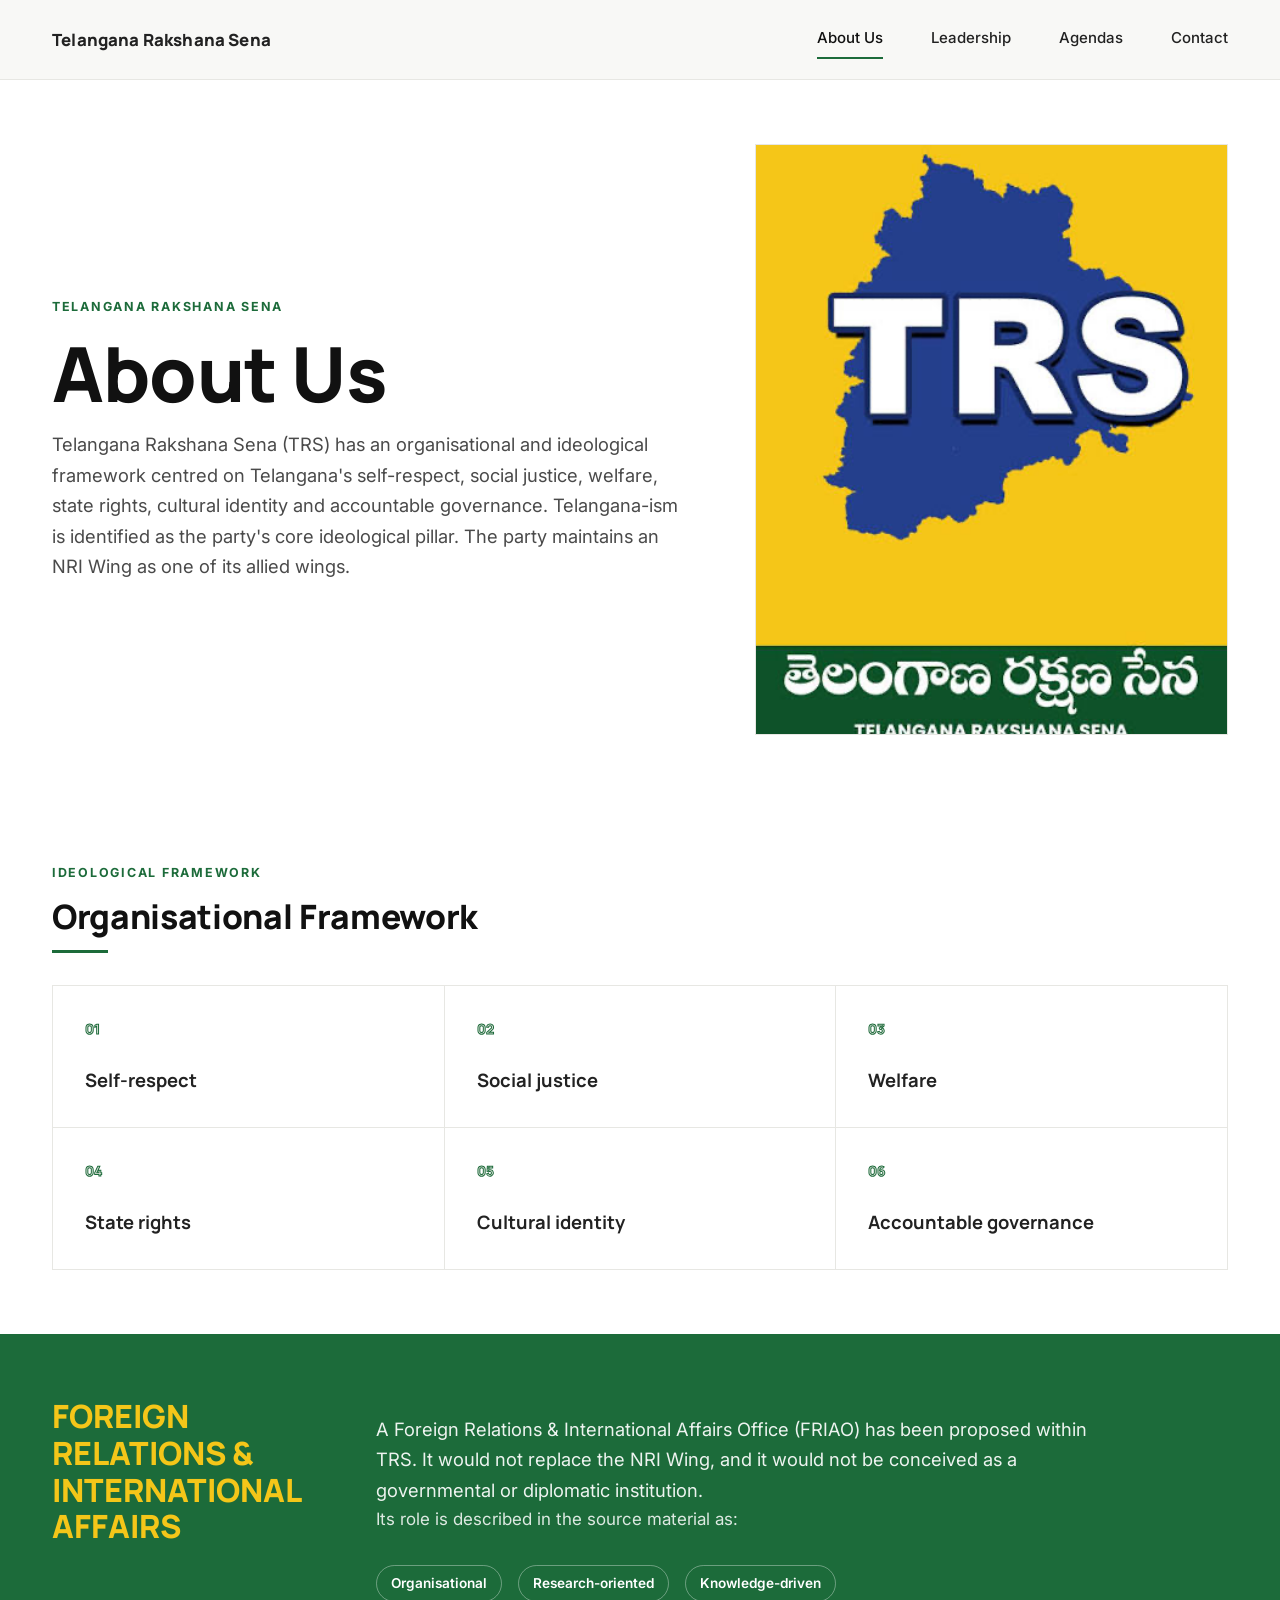
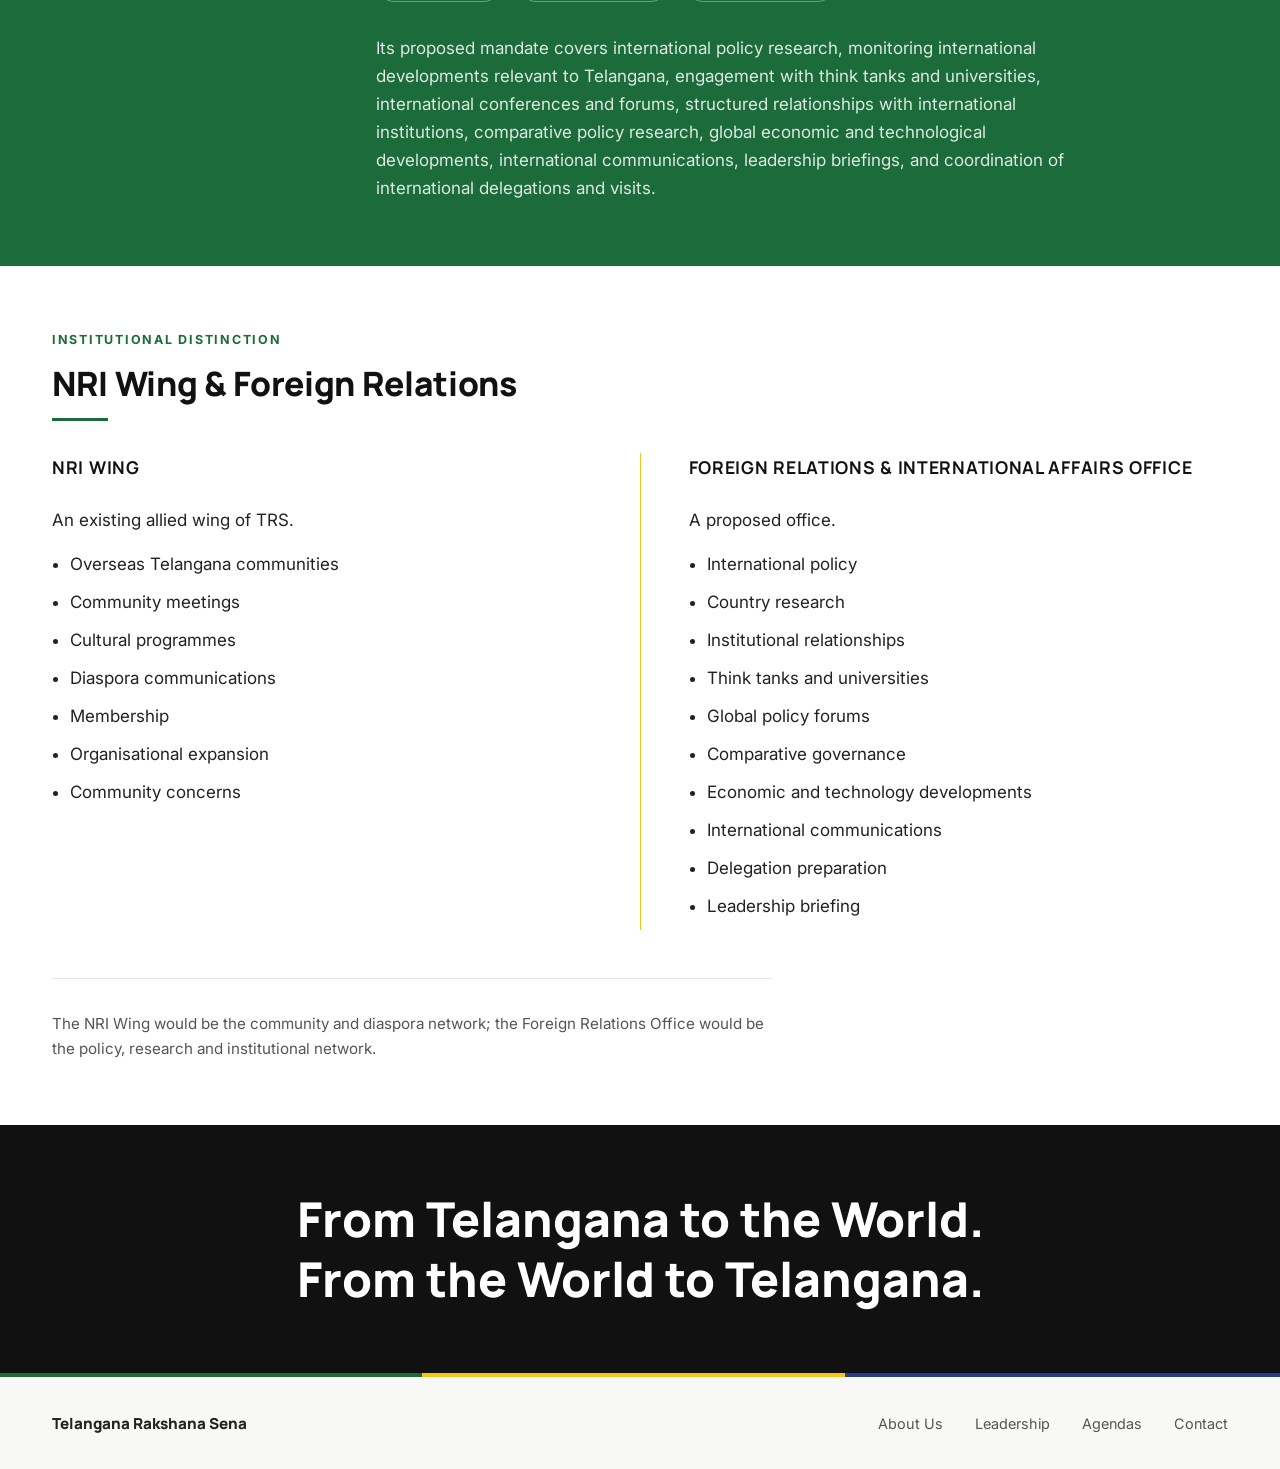
==== index.html @ 8eaf6def "initial commit" ====
<!DOCTYPE html>
<html lang="en">
<head>
<meta charset="UTF-8">
<meta name="viewport" content="width=device-width, initial-scale=1">
<title>About Us — Telangana Rakshana Sena</title>
<link rel="preconnect" href="https://fonts.googleapis.com">
<link rel="preconnect" href="https://fonts.gstatic.com" crossorigin>
<link href="https://fonts.googleapis.com/css2?family=Inter:wght@400;500;600;700&family=Manrope:wght@700;800&display=swap" rel="stylesheet">
<link rel="stylesheet" href="css/styles.css">
</head>
<body>
<header class="site-header">
  <div class="header-inner">
    <div class="site-title"><a href="index.html">Telangana Rakshana Sena</a></div>
    <button class="menu-toggle" aria-label="Toggle navigation" aria-expanded="false"><span></span><span></span><span></span></button>
    <nav class="primary-nav" aria-label="Primary">
      <ul class="nav-list">
        <li><a href="index.html" aria-current="page">About Us</a></li>
        <li class="has-dropdown">
          <a href="leadership.html">Leadership</a>
          <ul class="dropdown">
            <li><a href="leadership.html#surabhi">Surabhi</a></li>
            <li><a href="leadership.html#vijay">Vijay Gariney</a></li>
          </ul>
        </li>
        <li class="has-dropdown">
          <a href="agendas.html">Agendas</a>
          <ul class="dropdown">
            <li><a href="agendas.html#agenda-01">Agenda 01</a></li>
            <li><a href="agendas.html#agenda-02">Agenda 02</a></li>
            <li><a href="agendas.html#agenda-03">Agenda 03</a></li>
          </ul>
        </li>
        <li><a href="contact.html">Contact</a></li>
      </ul>
    </nav>
  </div>
</header>

<main>

  <!-- HERO -->
  <section class="py bg-white">
    <div class="wrap hero-grid">
      <div>
        <p class="eyebrow">Telangana Rakshana Sena</p>
        <h1 class="display display-hero">About Us</h1>
        <p class="lede">Telangana Rakshana Sena (TRS) has an organisational and ideological framework centred on Telangana's self-respect, social justice, welfare, state rights, cultural identity and accountable governance. Telangana-ism is identified as the party's core ideological pillar. The party maintains an NRI Wing as one of its allied wings.</p>
      </div>
      <div class="identity-panel">
        <img src="images/logo.png" alt="Telangana Rakshana Sena (TRS) logo" style="width:100%; height:100%; object-fit:cover;">
      </div>
    </div>
  </section>

  <!-- ORGANISATIONAL FRAMEWORK -->
  <section class="py bg-white">
    <div class="wrap">
      <p class="eyebrow">Ideological Framework</p>
      <h2 class="display display-section">Organisational Framework</h2>
      <hr class="rule">
      <div class="framework-grid">
        <div class="framework-item"><span class="num">01</span><span class="term">Self-respect</span></div>
        <div class="framework-item"><span class="num">02</span><span class="term">Social justice</span></div>
        <div class="framework-item"><span class="num">03</span><span class="term">Welfare</span></div>
        <div class="framework-item"><span class="num">04</span><span class="term">State rights</span></div>
        <div class="framework-item"><span class="num">05</span><span class="term">Cultural identity</span></div>
        <div class="framework-item"><span class="num">06</span><span class="term">Accountable governance</span></div>
      </div>
    </div>
  </section>

  <!-- FOREIGN RELATIONS -->
  <section class="py bg-green">
    <div class="wrap split-grid">
      <div class="vertical-label">Foreign<br>Relations &amp;<br>International<br>Affairs</div>
      <div>
        <p class="lede" style="color:rgba(255,255,255,0.92);">A Foreign Relations &amp; International Affairs Office (FRIAO) has been proposed within TRS. It would not replace the NRI Wing, and it would not be conceived as a governmental or diplomatic institution.</p>
        <p style="color:rgba(255,255,255,0.85);">Its role is described in the source material as:</p>
        <div class="tag-row">
          <span class="tag">Organisational</span>
          <span class="tag">Research-oriented</span>
          <span class="tag">Knowledge-driven</span>
        </div>
        <p style="color:rgba(255,255,255,0.85); margin-top: var(--sp-4);">Its proposed mandate covers international policy research, monitoring international developments relevant to Telangana, engagement with think tanks and universities, international conferences and forums, structured relationships with international institutions, comparative policy research, global economic and technological developments, international communications, leadership briefings, and coordination of international delegations and visits.</p>
      </div>
    </div>
  </section>

  <!-- NRI WING VS FRIAO -->
  <section class="py bg-white">
    <div class="wrap">
      <p class="eyebrow">Institutional Distinction</p>
      <h2 class="display display-section">NRI Wing &amp; Foreign Relations</h2>
      <hr class="rule">
      <div class="compare-grid">
        <div class="compare-col">
          <h3>NRI Wing</h3>
          <p>An existing allied wing of TRS.</p>
          <ul>
            <li>Overseas Telangana communities</li>
            <li>Community meetings</li>
            <li>Cultural programmes</li>
            <li>Diaspora communications</li>
            <li>Membership</li>
            <li>Organisational expansion</li>
            <li>Community concerns</li>
          </ul>
        </div>
        <div class="divider" aria-hidden="true"></div>
        <div class="compare-col">
          <h3>Foreign Relations &amp; International Affairs Office</h3>
          <p>A proposed office.</p>
          <ul>
            <li>International policy</li>
            <li>Country research</li>
            <li>Institutional relationships</li>
            <li>Think tanks and universities</li>
            <li>Global policy forums</li>
            <li>Comparative governance</li>
            <li>Economic and technology developments</li>
            <li>International communications</li>
            <li>Delegation preparation</li>
            <li>Leadership briefing</li>
          </ul>
        </div>
      </div>
      <p class="compare-caption">The NRI Wing would be the community and diaspora network; the Foreign Relations Office would be the policy, research and institutional network.</p>
    </div>
  </section>

  <!-- CLOSING -->
  <section class="py bg-ink">
    <div class="wrap">
      <p class="statement">From Telangana to the World.<br>From the World to Telangana.</p>
    </div>
  </section>

</main>

<div class="footer-line"></div>
<footer class="site-footer">
  <div class="wrap" style="display:flex; align-items:center; justify-content:space-between; flex-wrap:wrap; gap:16px;">
    <span class="footer-title">Telangana Rakshana Sena</span>
    <ul class="footer-links">
      <li><a href="index.html">About Us</a></li>
      <li><a href="leadership.html">Leadership</a></li>
      <li><a href="agendas.html">Agendas</a></li>
      <li><a href="contact.html">Contact</a></li>
    </ul>
  </div>
</footer>

<script src="js/main.js"></script>
</body>
</html>
---- css/styles.css ----
/* Telangana Rakshana Sena — editorial institutional design system */

:root {
  --yellow: #F4C619;
  --green: #1C6B3A;
  --green-pale: #EAF3EC;
  --blue: #243D8D;
  --ink: #111111;
  --charcoal: #222222;
  --offwhite: #F8F8F6;
  --gray-light: #E7E7E3;
  --yellow-pale: #FBF1CE;
  --white: #FFFFFF;

  --sp-1: 8px;
  --sp-2: 16px;
  --sp-3: 24px;
  --sp-4: 32px;
  --sp-5: 48px;
  --sp-6: 64px;
  --sp-7: 96px;

  --max-width: 1240px;
  --content-max: 720px;
}

* { box-sizing: border-box; }
html { scroll-behavior: smooth; }

body {
  margin: 0;
  background: var(--offwhite);
  color: var(--charcoal);
  font-family: "Inter", -apple-system, "Segoe UI", Roboto, Helvetica, Arial, sans-serif;
  line-height: 1.65;
  font-size: 17px;
  -webkit-font-smoothing: antialiased;
}

h1, h2, h3, .display {
  font-family: "Manrope", "Inter", sans-serif;
  color: var(--ink);
}

a { color: inherit; text-decoration: none; }
img { max-width: 100%; display: block; }

.wrap {
  max-width: var(--max-width);
  margin: 0 auto;
  padding: 0 var(--sp-4);
}

@media (max-width: 640px) {
  .wrap { padding: 0 var(--sp-3); }
}

.eyebrow {
  font-family: "Inter", sans-serif;
  font-weight: 700;
  font-size: 0.78rem;
  letter-spacing: 0.14em;
  text-transform: uppercase;
  color: var(--green);
  margin: 0 0 var(--sp-2);
}

.rule {
  border: none;
  border-top: 3px solid var(--green);
  width: 56px;
  margin: var(--sp-2) 0 var(--sp-4);
}

.rule-thin {
  border: none;
  border-top: 1px solid var(--gray-light);
}

/* ===================== HEADER / NAV ===================== */

header.site-header {
  position: sticky;
  top: 0;
  z-index: 50;
  background: var(--offwhite);
  border-bottom: 1px solid var(--gray-light);
}

.header-inner {
  max-width: var(--max-width);
  margin: 0 auto;
  padding: 20px 32px;
  display: flex;
  align-items: center;
  justify-content: space-between;
}

.site-title {
  font-family: "Manrope", sans-serif;
  font-weight: 800;
  font-size: 1.05rem;
  letter-spacing: 0.01em;
}

.menu-toggle {
  display: none;
  background: none;
  border: 1px solid var(--gray-light);
  border-radius: 3px;
  width: 42px;
  height: 42px;
  cursor: pointer;
  padding: 0;
}
.menu-toggle span {
  display: block;
  width: 20px;
  height: 2px;
  background: var(--ink);
  margin: 5px auto;
}

nav.primary-nav > ul.nav-list {
  list-style: none;
  display: flex;
  gap: var(--sp-5);
  margin: 0;
  padding: 0;
}

.nav-list > li { position: relative; }

.nav-list > li > a {
  font-size: 0.94rem;
  font-weight: 500;
  color: var(--charcoal);
  padding: 6px 0;
  border-bottom: 2px solid transparent;
  display: inline-block;
}
.nav-list > li > a:hover,
.nav-list > li > a[aria-current="page"] {
  color: var(--ink);
  border-bottom-color: var(--green);
}

.dropdown {
  list-style: none;
  margin: 0;
  padding: var(--sp-2);
  position: absolute;
  top: 100%;
  left: 0;
  min-width: 200px;
  background: var(--white);
  border: 1px solid var(--gray-light);
  box-shadow: 0 12px 24px rgba(0,0,0,0.06);
  display: none;
}
.has-dropdown:hover .dropdown,
.has-dropdown:focus-within .dropdown {
  display: block;
}
.dropdown li a {
  display: block;
  padding: 8px 10px;
  font-size: 0.9rem;
  color: var(--charcoal);
  border-radius: 3px;
}
.dropdown li a:hover { background: var(--green-pale); color: var(--green); }

@media (max-width: 860px) {
  .menu-toggle { display: block; }
  nav.primary-nav {
    display: none;
    width: 100%;
    order: 3;
  }
  nav.primary-nav.open { display: block; }
  .header-inner { flex-wrap: wrap; }
  .nav-list { flex-direction: column; gap: 0; width: 100%; }
  .nav-list > li { border-top: 1px solid var(--gray-light); width: 100%; }
  .nav-list > li > a { display: block; padding: 14px 0; width: 100%; }
  .dropdown {
    display: block !important;
    position: static;
    box-shadow: none;
    border: none;
    background: var(--green-pale);
    padding: 4px var(--sp-2) var(--sp-2);
  }
}

/* ===================== MAIN LAYOUT ===================== */

main { display: block; }

section.py { padding: var(--sp-6) 0; }
@media (max-width: 640px) { section.py { padding: var(--sp-5) 0; } }

section.bg-green { background: var(--green); color: var(--white); }
section.bg-green .eyebrow { color: var(--yellow); }
section.bg-green-pale { background: var(--green-pale); }
section.bg-yellow-pale { background: var(--yellow-pale); }
section.bg-white { background: var(--white); }
section.bg-ink { background: var(--ink); color: var(--white); }

.display {
  font-weight: 800;
  letter-spacing: -0.01em;
  line-height: 1.05;
  margin: 0;
}
.display-hero { font-size: clamp(2.75rem, 6vw, 4.75rem); }
.display-page { font-size: clamp(2.25rem, 5vw, 3.375rem); }
.display-section { font-size: clamp(1.5rem, 3vw, 2.1rem); }

.lede {
  font-size: 1.15rem;
  color: #4a4a4a;
  max-width: var(--content-max);
  margin: var(--sp-2) 0 0;
}
section.bg-green .lede { color: rgba(255,255,255,0.85); }

p { margin: 0 0 var(--sp-2); max-width: var(--content-max); }
p:last-child { margin-bottom: 0; }

/* 12-col grid */
.grid {
  display: grid;
  grid-template-columns: repeat(12, 1fr);
  gap: var(--sp-4);
}
@media (max-width: 1024px) {
  .grid { grid-template-columns: repeat(8, 1fr); }
}
@media (max-width: 640px) {
  .grid { grid-template-columns: repeat(4, 1fr); gap: var(--sp-3); }
}

/* ===================== HERO ===================== */

.hero-grid {
  display: grid;
  grid-template-columns: 1.15fr 0.85fr;
  gap: var(--sp-6);
  align-items: center;
}
@media (max-width: 900px) {
  .hero-grid { grid-template-columns: 1fr; gap: var(--sp-4); }
}

.identity-panel {
  aspect-ratio: 4 / 5;
  position: relative;
  background: var(--white);
  border: 1px solid var(--gray-light);
  overflow: hidden;
}
.identity-panel .blk { position: absolute; }
.identity-panel .blk.green  { background: var(--green); }
.identity-panel .blk.yellow { background: var(--yellow); }
.identity-panel .blk.blue   { background: var(--blue); }
.identity-panel .blk.ink    { background: var(--ink); }

/* ===================== FRAMEWORK GRID (numbered terms) ===================== */

.framework-grid {
  display: grid;
  grid-template-columns: repeat(3, 1fr);
  gap: 1px;
  background: var(--gray-light);
  border: 1px solid var(--gray-light);
}
@media (max-width: 640px) {
  .framework-grid { grid-template-columns: repeat(2, 1fr); }
}
.framework-item {
  background: var(--white);
  padding: var(--sp-4);
  min-height: 140px;
  display: flex;
  flex-direction: column;
  justify-content: space-between;
}
.framework-item .num {
  font-family: "Manrope", sans-serif;
  font-weight: 800;
  font-size: 0.85rem;
  color: var(--gray-light);
  -webkit-text-stroke: 1px var(--green);
}
.framework-item .term {
  font-family: "Manrope", sans-serif;
  font-weight: 700;
  font-size: 1.15rem;
  margin-top: var(--sp-3);
}

/* ===================== FOREIGN RELATIONS SPLIT ===================== */

.split-grid {
  display: grid;
  grid-template-columns: 260px 1fr;
  gap: var(--sp-6);
  align-items: start;
}
@media (max-width: 860px) {
  .split-grid { grid-template-columns: 1fr; gap: var(--sp-3); }
}

.vertical-label {
  font-family: "Manrope", sans-serif;
  font-weight: 800;
  font-size: clamp(1.5rem, 3vw, 2rem);
  line-height: 1.15;
  text-transform: uppercase;
  color: var(--yellow);
}

.tag-row { display: flex; flex-wrap: wrap; gap: var(--sp-2); margin-top: var(--sp-4); }
.tag {
  border: 1px solid rgba(255,255,255,0.35);
  color: var(--white);
  font-size: 0.85rem;
  font-weight: 600;
  padding: 6px 14px;
  border-radius: 999px;
}

/* ===================== COMPARISON ===================== */

.compare-grid {
  display: grid;
  grid-template-columns: 1fr 1px 1fr;
  gap: var(--sp-5);
}
@media (max-width: 860px) {
  .compare-grid { grid-template-columns: 1fr; gap: var(--sp-4); }
  .compare-grid .divider { display: none; }
}
.compare-grid .divider { background: var(--yellow); width: 1px; height: 100%; }
.compare-col h3 {
  font-size: 1.1rem;
  text-transform: uppercase;
  letter-spacing: 0.04em;
  margin: 0 0 var(--sp-3);
}
.compare-col ul { padding-left: 18px; margin: 0; }
.compare-col li { margin-bottom: 10px; }
.compare-caption {
  margin-top: var(--sp-5);
  padding-top: var(--sp-4);
  border-top: 1px solid var(--gray-light);
  color: #555;
  font-size: 0.95rem;
}

/* ===================== CLOSING STATEMENT ===================== */

.statement {
  font-family: "Manrope", sans-serif;
  font-weight: 800;
  font-size: clamp(1.75rem, 4vw, 3rem);
  line-height: 1.25;
  text-align: center;
  max-width: 900px;
  margin: 0 auto;
}

/* ===================== LEADERSHIP ===================== */

.profile-hero {
  display: grid;
  grid-template-columns: 42% 1fr;
  gap: var(--sp-6);
  align-items: center;
}
.profile-hero.reverse { grid-template-columns: 1fr 42%; }
.profile-hero.reverse .profile-photo { order: 2; }
@media (max-width: 860px) {
  .profile-hero, .profile-hero.reverse { grid-template-columns: 1fr; }
  .profile-hero.reverse .profile-photo { order: -1; }
}

.profile-photo {
  aspect-ratio: 4 / 5;
  max-height: 620px;
  overflow: hidden;
  border: 1px solid var(--gray-light);
}
.profile-photo img { width: 100%; height: 100%; object-fit: cover; transition: transform 0.25s ease; }
.profile-photo:hover img { transform: scale(1.02); }

.profile-name { font-size: clamp(1.75rem, 3.5vw, 2.5rem); margin: 0 0 6px; }
.profile-role { color: var(--green); font-weight: 600; font-size: 1rem; margin-bottom: var(--sp-3); }

.accordion-list { margin-top: var(--sp-5); border-top: 1px solid var(--gray-light); }
.accordion-item { border-bottom: 1px solid var(--gray-light); }
.accordion-toggle {
  width: 100%;
  display: flex;
  align-items: baseline;
  gap: var(--sp-3);
  background: none;
  border: none;
  text-align: left;
  padding: var(--sp-3) 0;
  cursor: pointer;
  font-family: "Manrope", sans-serif;
}
.accordion-toggle .a-num {
  font-weight: 800;
  color: var(--gray-light);
  -webkit-text-stroke: 1px var(--green);
  font-size: 0.9rem;
  min-width: 28px;
}
.accordion-toggle .a-title {
  flex: 1;
  font-weight: 700;
  font-size: 1.05rem;
  color: var(--ink);
}
.accordion-toggle .chevron { color: var(--green); transition: transform 0.2s ease; }
.accordion-toggle[aria-expanded="true"] .chevron { transform: rotate(180deg); }
.accordion-body { padding: 0 0 var(--sp-4) 44px; }
.accordion-body[hidden] { display: none; }

.interest-grid {
  display: grid;
  grid-template-columns: repeat(2, 1fr);
  gap: 1px;
  background: var(--gray-light);
  border: 1px solid var(--gray-light);
  margin-top: var(--sp-4);
}
@media (max-width: 640px) { .interest-grid { grid-template-columns: 1fr; } }
.interest-item { background: var(--white); padding: var(--sp-3); }
.interest-item .num { font-weight: 800; color: var(--green); font-family: "Manrope", sans-serif; font-size: 0.85rem; }
.interest-item .term { font-weight: 700; margin: 6px 0 6px; font-family: "Manrope", sans-serif; }
.interest-item p { font-size: 0.95rem; margin: 0; }

.editorial-block { margin-top: var(--sp-5); padding-top: var(--sp-4); border-top: 1px solid var(--gray-light); }
.editorial-block h3 { font-size: 1.1rem; margin: 0 0 var(--sp-2); }

.note {
  color: #6b6b6b;
  font-size: 0.9rem;
  border-left: 3px solid var(--gray-light);
  padding-left: 14px;
}

.quote-block {
  font-family: "Manrope", sans-serif;
  font-weight: 700;
  font-size: 1.3rem;
  color: var(--green);
  border-left: 3px solid var(--yellow);
  padding-left: var(--sp-3);
  margin: var(--sp-4) 0;
}

/* ===================== AGENDAS PAGE ===================== */

.agenda-layout {
  display: grid;
  grid-template-columns: 200px 1fr;
  gap: var(--sp-6);
}
@media (max-width: 860px) {
  .agenda-layout { grid-template-columns: 1fr; }
}

.agenda-index {
  position: sticky;
  top: 100px;
  align-self: start;
  list-style: none;
  margin: 0;
  padding: 0;
}
.agenda-index li { margin-bottom: var(--sp-3); }
.agenda-index a {
  display: block;
  font-size: 0.85rem;
  font-weight: 600;
  color: #888;
  border-left: 2px solid var(--gray-light);
  padding-left: 14px;
}
.agenda-index a .idx-num { display: block; font-family: "Manrope", sans-serif; font-weight: 800; color: var(--gray-light); -webkit-text-stroke: 1px currentColor; margin-bottom: 2px; }
.agenda-index a.active { color: var(--ink); border-left-color: var(--green); }

@media (max-width: 860px) {
  .agenda-index {
    position: sticky;
    top: 65px;
    display: flex;
    gap: var(--sp-3);
    overflow-x: auto;
    padding: var(--sp-2) 0;
    background: var(--offwhite);
    z-index: 10;
  }
  .agenda-index li { margin-bottom: 0; flex-shrink: 0; }
  .agenda-index a { border-left: none; border-bottom: 2px solid var(--gray-light); padding: 0 0 6px; white-space: nowrap; }
  .agenda-index a.active { border-bottom-color: var(--green); }
}

.agenda-section { padding: var(--sp-6) 0; border-bottom: 1px solid var(--gray-light); scroll-margin-top: 100px; }
.agenda-section:last-child { border-bottom: none; }
.agenda-header-grid {
  display: grid;
  grid-template-columns: 160px 1fr;
  gap: var(--sp-4);
  margin-bottom: var(--sp-4);
}
@media (max-width: 640px) { .agenda-header-grid { grid-template-columns: 1fr; } }
.agenda-big-num {
  font-family: "Manrope", sans-serif;
  font-weight: 800;
  font-size: clamp(3rem, 7vw, 5rem);
  color: var(--gray-light);
  -webkit-text-stroke: 1px var(--green);
  line-height: 1;
}
.agenda-header-grid h2 {
  font-size: clamp(1.4rem, 3vw, 2rem);
  line-height: 1.2;
  margin: 0;
  text-transform: uppercase;
}

.deliverable-panel {
  border: 1px solid var(--gray-light);
  background: var(--white);
  padding: var(--sp-4);
  margin-top: var(--sp-3);
}
.deliverable-panel h3 {
  font-size: 0.85rem;
  letter-spacing: 0.08em;
  text-transform: uppercase;
  color: var(--green);
  margin: 0 0 var(--sp-3);
}
.deliverable-panel ol { margin: 0; padding-left: 20px; }
.deliverable-panel li { margin-bottom: 8px; }

.priority-grid {
  display: grid;
  grid-template-columns: repeat(2, 1fr);
  gap: 1px;
  background: var(--gray-light);
  border: 1px solid var(--gray-light);
  margin-top: var(--sp-3);
}
@media (max-width: 640px) { .priority-grid { grid-template-columns: 1fr; } }
.priority-item { background: var(--white); padding: var(--sp-3); font-size: 0.95rem; }

.editorial-statement {
  font-family: "Manrope", sans-serif;
  font-weight: 800;
  font-size: clamp(1.5rem, 3.5vw, 2.5rem);
  line-height: 1.2;
  text-transform: uppercase;
  margin: var(--sp-4) 0;
}

/* ===================== CONTACT ===================== */

.contact-minimal {
  min-height: 40vh;
  display: flex;
  flex-direction: column;
  justify-content: center;
}

/* ===================== FOOTER ===================== */

.footer-line {
  height: 4px;
  background: linear-gradient(90deg, var(--green) 0 33%, var(--yellow) 33% 66%, var(--blue) 66% 100%);
}

footer.site-footer { padding: var(--sp-4) 0; }
.footer-title { font-family: "Manrope", sans-serif; font-weight: 800; font-size: 0.95rem; }
.footer-links { list-style: none; display: flex; gap: var(--sp-4); margin: 0; padding: 0; }
.footer-links a { font-size: 0.9rem; color: #555; }
.footer-links a:hover { color: var(--green); }

@media (max-width: 640px) {
  footer.site-footer .wrap { flex-direction: column; align-items: flex-start; }
}
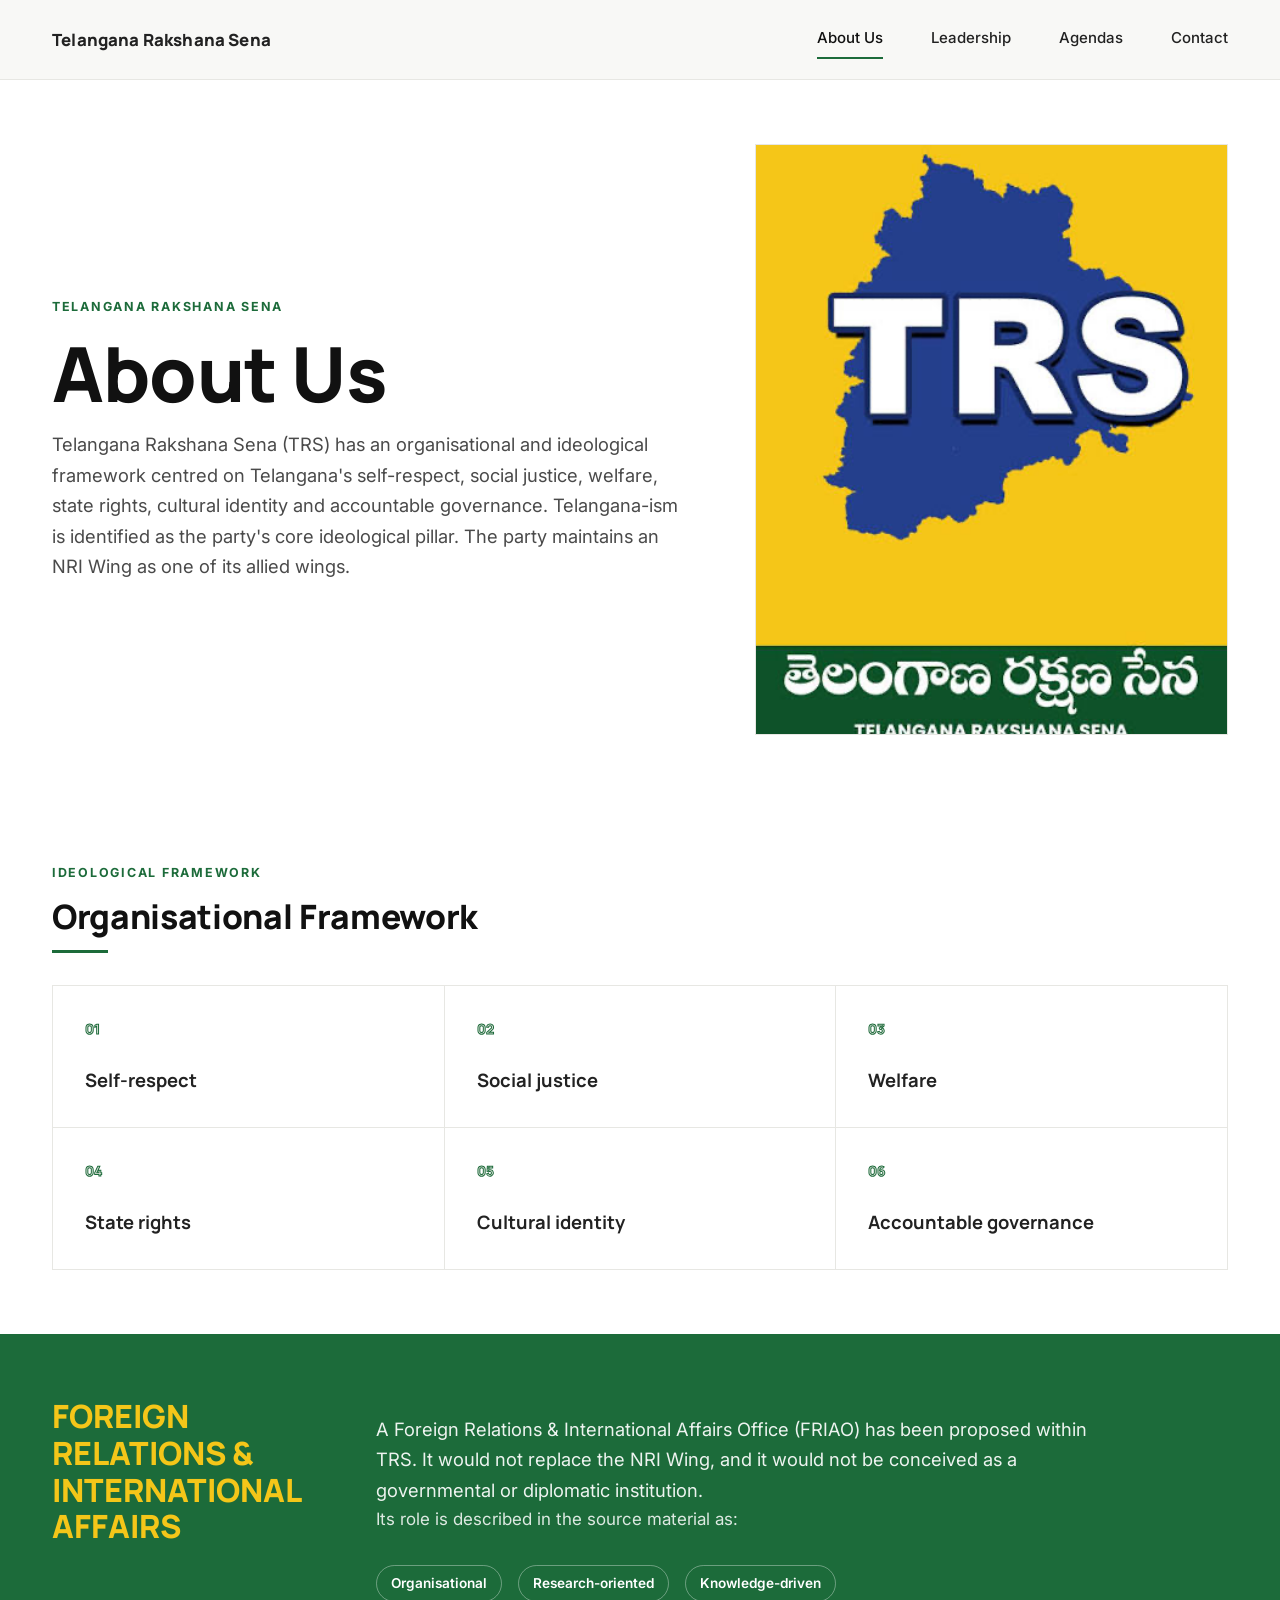
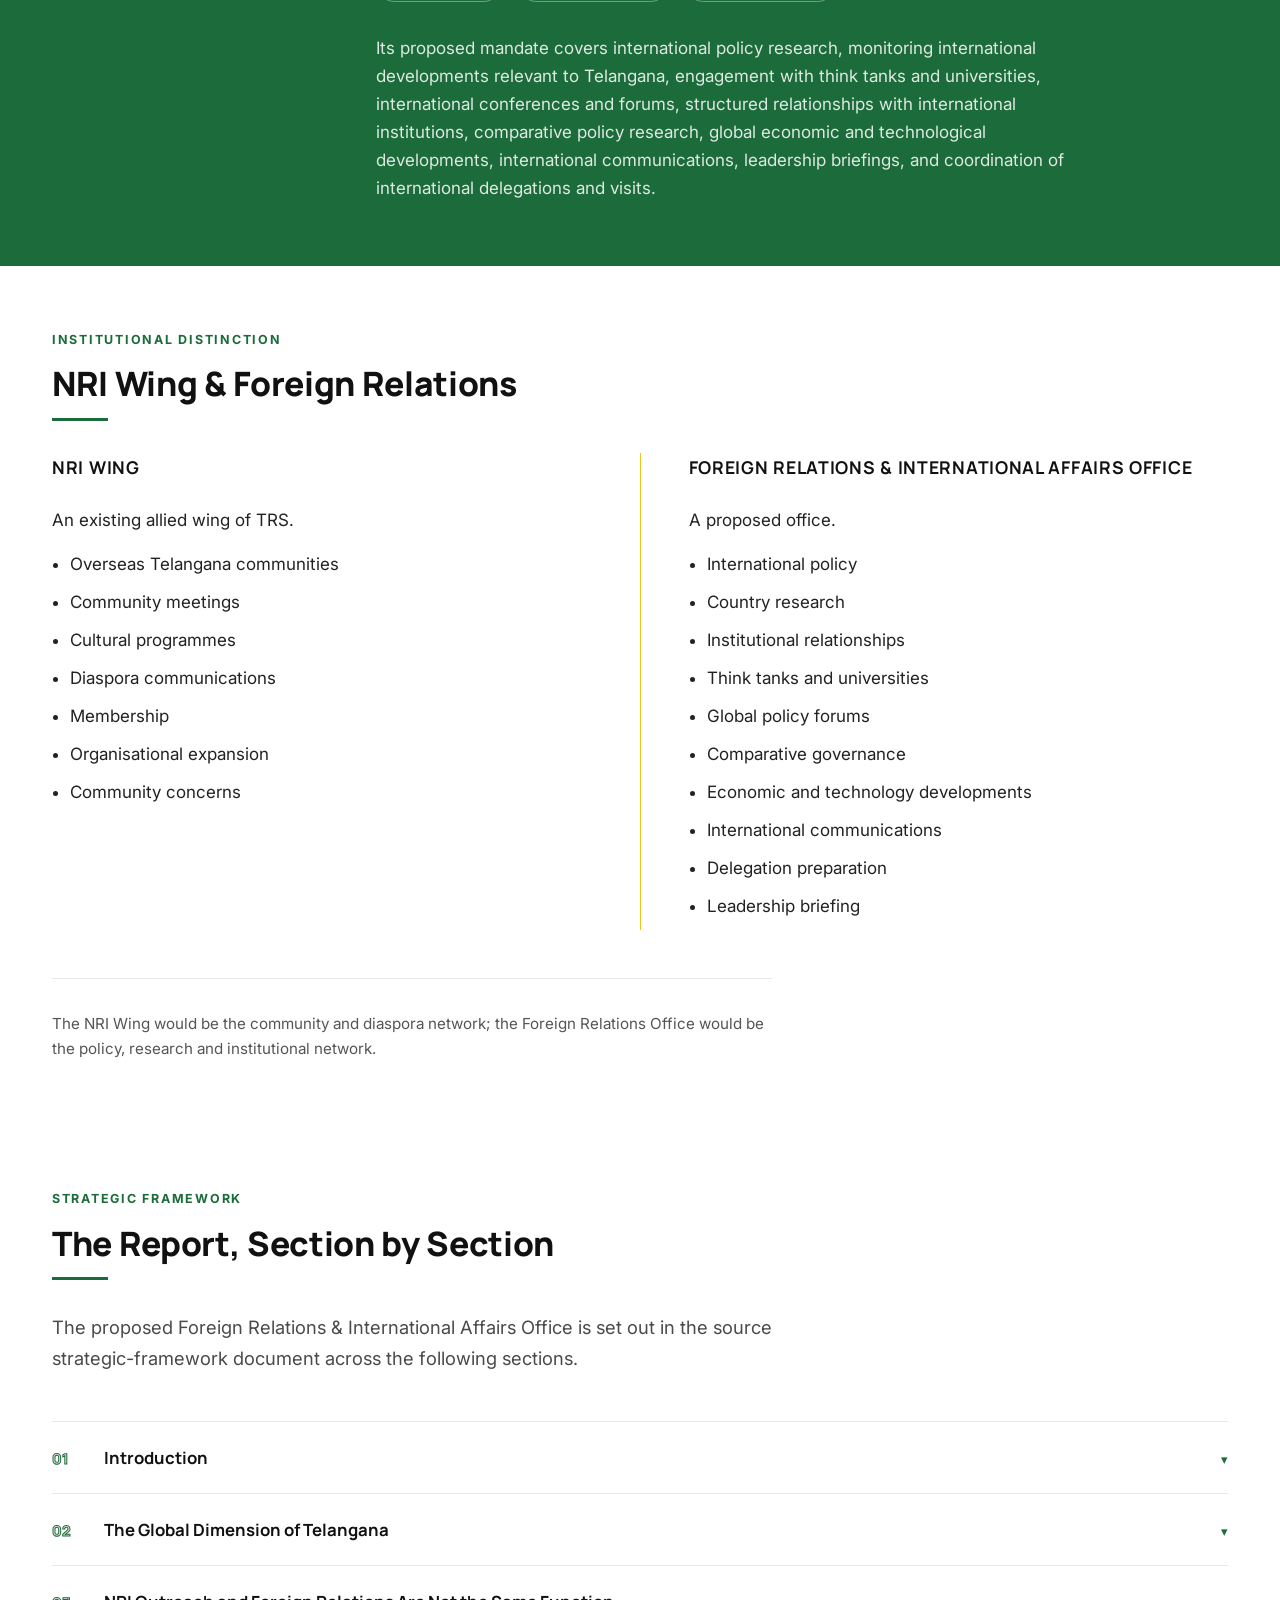
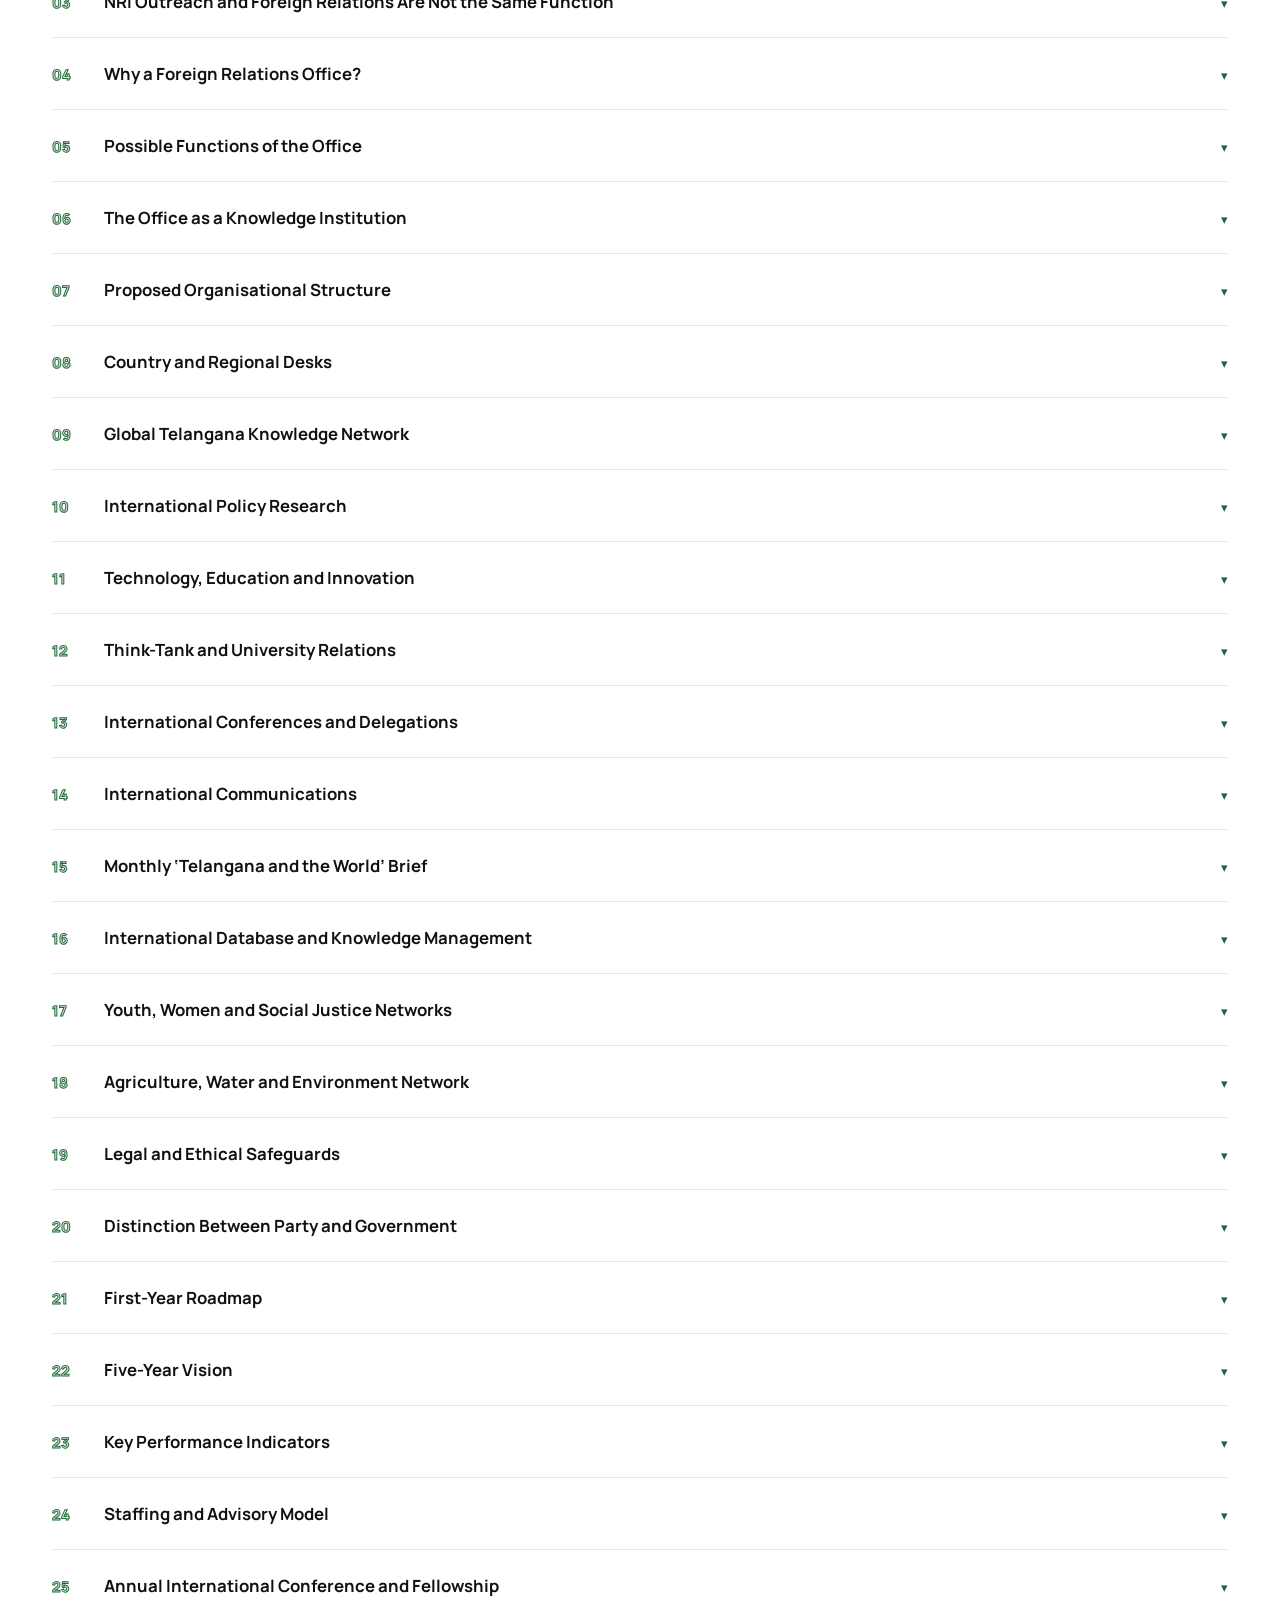
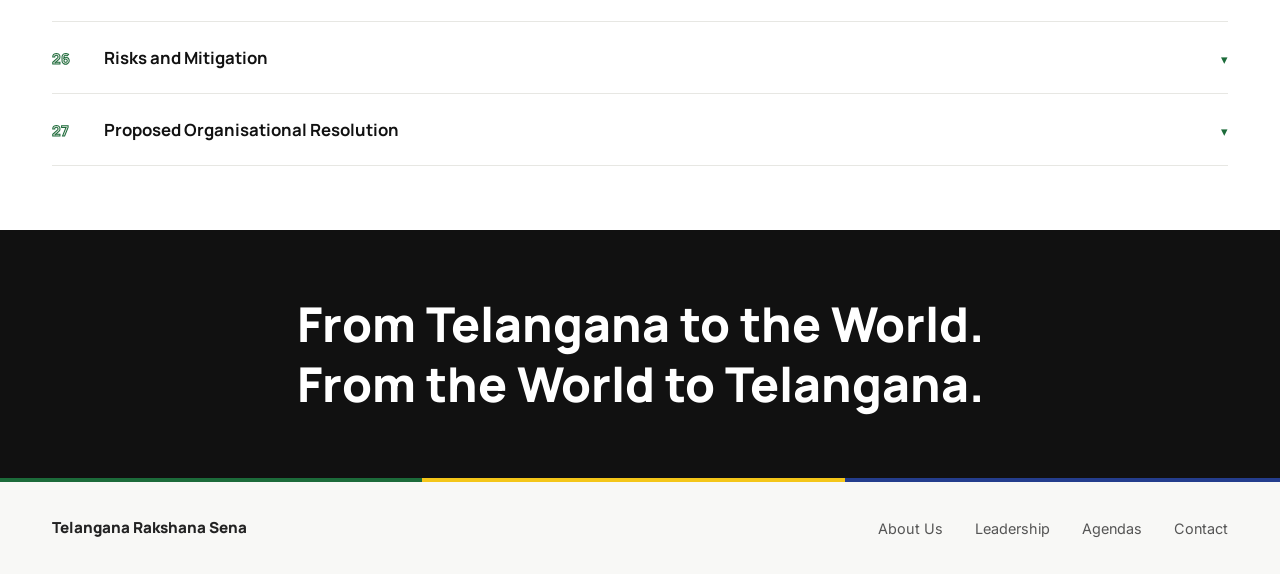
==== commit 9ef16a79: "Formatting and content change" ====
--- a/index.html
+++ b/index.html
@@ -20,6 +20,7 @@
         <li class="has-dropdown">
           <a href="leadership.html">Leadership</a>
           <ul class="dropdown">
+            <li><a href="leadership.html#kavitha">Kalvakuntla Kavitha</a></li>
             <li><a href="leadership.html#surabhi">Surabhi</a></li>
             <li><a href="leadership.html#vijay">Vijay Gariney</a></li>
           </ul>
@@ -27,9 +28,9 @@
         <li class="has-dropdown">
           <a href="agendas.html">Agendas</a>
           <ul class="dropdown">
-            <li><a href="agendas.html#agenda-01">Agenda 01</a></li>
-            <li><a href="agendas.html#agenda-02">Agenda 02</a></li>
-            <li><a href="agendas.html#agenda-03">Agenda 03</a></li>
+            <li><a href="agendas.html#agenda-01">Historical Accountability and Formal British Acknowledgement</a></li>
+            <li><a href="agendas.html#agenda-02">Telangana Students, Professionals and Visa Mobility</a></li>
+            <li><a href="agendas.html#agenda-03">Fair Compensation and Value for Telangana's Technology Talent</a></li>
           </ul>
         </li>
         <li><a href="contact.html">Contact</a></li>
@@ -130,6 +131,246 @@
     </div>
   </section>
 
+  <!-- FULL STRATEGIC FRAMEWORK -->
+  <section class="py bg-white">
+    <div class="wrap">
+      <p class="eyebrow">Strategic Framework</p>
+      <h2 class="display display-section">The Report, Section by Section</h2>
+      <hr class="rule">
+      <p class="lede">The proposed Foreign Relations &amp; International Affairs Office is set out in the source strategic-framework document across the following sections.</p>
+
+      <div class="accordion-list">
+
+        <div class="accordion-item">
+          <button class="accordion-toggle" aria-expanded="false" aria-controls="f-1"><span class="a-num">01</span><span class="a-title">Introduction</span><span class="chevron" aria-hidden="true">&#9662;</span></button>
+          <div class="accordion-body" id="f-1" hidden>
+            <p>The political, economic, technological and social environment in which states operate is increasingly international in character.</p>
+            <p>Questions concerning employment, technology, education, climate change, agriculture, water management, public health, migration, urbanisation, investment, artificial intelligence and higher education are no longer confined to individual jurisdictions.</p>
+            <p>A political organisation operating in Telangana therefore increasingly encounters international dimensions even when addressing domestic issues.</p>
+            <p>A student seeking higher education may interact with universities in the United States, United Kingdom, Australia, Europe or elsewhere. A technology entrepreneur may depend upon international capital and global markets. A farmer may be affected indirectly by international commodity markets and climate conditions. A state seeking economic development may study experiences from other countries.</p>
+            <p>For these reasons, international engagement can no longer be understood solely as a matter of national foreign policy. For a state-focused political organisation, it can also become a matter of knowledge, research, diaspora, technology, education, culture, investment, international best practices, global communications and youth opportunities.</p>
+            <p>The question examined by this report is whether TRS should possess a professional internal capability to understand, research and engage with the international environment in areas relevant to Telangana and the organisation's policy interests. The proposed office would not replace national diplomatic institutions or perform governmental foreign-policy functions. Its role would be organisational, research-oriented and knowledge-driven.</p>
+          </div>
+        </div>
+
+        <div class="accordion-item">
+          <button class="accordion-toggle" aria-expanded="false" aria-controls="f-2"><span class="a-num">02</span><span class="a-title">The Global Dimension of Telangana</span><span class="chevron" aria-hidden="true">&#9662;</span></button>
+          <div class="accordion-body" id="f-2" hidden>
+            <p>Telangana is a state within India and also a society with extensive links to the international community. Telangana-origin professionals, students, entrepreneurs, researchers and families live across the world.</p>
+            <p>These communities create multiple channels through which Telangana interacts with international society: diaspora, education, technology, business, research, culture, professional networks, international civil society and global media.</p>
+            <p>Without a central coordinating mechanism, international engagement can become fragmented. A Foreign Relations &amp; International Affairs Office would seek to address this organisational gap.</p>
+          </div>
+        </div>
+
+        <div class="accordion-item">
+          <button class="accordion-toggle" aria-expanded="false" aria-controls="f-3"><span class="a-num">03</span><span class="a-title">NRI Outreach and Foreign Relations Are Not the Same Function</span><span class="chevron" aria-hidden="true">&#9662;</span></button>
+          <div class="accordion-body" id="f-3" hidden>
+            <p>TRS currently lists an NRI Wing among its allied wings. The NRI Wing can appropriately focus on overseas Telangana communities, community meetings, cultural programmes, diaspora communications, membership, organisational expansion and community concerns.</p>
+            <p>The proposed Foreign Relations Office would focus on international policy, country research, institutional relationships, think tanks, universities, global policy forums, comparative governance, economic and technology developments, international communications, delegation preparation and leadership briefing.</p>
+            <p>The two structures should therefore operate in coordination. The NRI Wing would be the community and diaspora network; the Foreign Relations Office would be the policy, research and institutional network.</p>
+          </div>
+        </div>
+
+        <div class="accordion-item">
+          <button class="accordion-toggle" aria-expanded="false" aria-controls="f-4"><span class="a-num">04</span><span class="a-title">Why a Foreign Relations Office?</span><span class="chevron" aria-hidden="true">&#9662;</span></button>
+          <div class="accordion-body" id="f-4" hidden>
+            <p>The rationale can be organised around seven institutional needs: information, research, relationships, representation, knowledge transfer, diaspora coordination and institutional memory.</p>
+            <p>Political leadership requires reliable information about developments beyond the immediate political environment. International experience can provide comparative evidence for policy development. Long-term institutional relationships require continuity. International conferences and forums require preparation. The diaspora can become a source of professional and intellectual expertise. A central office can preserve contacts, reports, country profiles, policy studies, conference records and delegation reports.</p>
+          </div>
+        </div>
+
+        <div class="accordion-item">
+          <button class="accordion-toggle" aria-expanded="false" aria-controls="f-5"><span class="a-num">05</span><span class="a-title">Possible Functions of the Office</span><span class="chevron" aria-hidden="true">&#9662;</span></button>
+          <div class="accordion-body" id="f-5" hidden>
+            <p>The office could have eight principal functions: international research; country and regional desks; Global Telangana and diaspora coordination; think tanks and universities; international institutions; international communications; delegation support; and leadership briefings.</p>
+            <p>Its research agenda could cover geopolitics, economics, technology, education, agriculture, climate, health, urban development, migration and social policy. It should produce concise, sourced and decision-useful outputs rather than simply accumulate information.</p>
+          </div>
+        </div>
+
+        <div class="accordion-item">
+          <button class="accordion-toggle" aria-expanded="false" aria-controls="f-6"><span class="a-num">06</span><span class="a-title">The Office as a Knowledge Institution</span><span class="chevron" aria-hidden="true">&#9662;</span></button>
+          <div class="accordion-body" id="f-6" hidden>
+            <p>The proposed office should function as a small policy and research institution inside the party rather than as a ceremonial international wing. Its output should be measurable.</p>
+            <p>Weekly outputs could include an international news brief. Monthly outputs could include country reports and policy papers. Quarterly outputs could include international affairs briefings and diaspora knowledge reports. Annual outputs could include a Telangana Global Report and an International Engagement Report.</p>
+            <p>The guiding principle should be: research first, relationships second, representation third.</p>
+          </div>
+        </div>
+
+        <div class="accordion-item">
+          <button class="accordion-toggle" aria-expanded="false" aria-controls="f-7"><span class="a-num">07</span><span class="a-title">Proposed Organisational Structure</span><span class="chevron" aria-hidden="true">&#9662;</span></button>
+          <div class="accordion-body" id="f-7" hidden>
+            <p>The office could be headed by a Director or Head of Foreign Relations &amp; International Affairs, reporting to party leadership.</p>
+            <p>Core divisions could include: International Policy Research; Country and Regional Desks; Global Telangana and Diaspora Coordination; International Institutions and Think Tanks; Education, Technology and Innovation; International Communications; and Administration, Data and Compliance.</p>
+            <p>The initial structure should remain lean and expand only where measurable value is demonstrated.</p>
+          </div>
+        </div>
+
+        <div class="accordion-item">
+          <button class="accordion-toggle" aria-expanded="false" aria-controls="f-8"><span class="a-num">08</span><span class="a-title">Country and Regional Desks</span><span class="chevron" aria-hidden="true">&#9662;</span></button>
+          <div class="accordion-body" id="f-8" hidden>
+            <p>Country desks should not initially be created for every country. A priority framework could consider the size of the Telangana-origin population, education links, technology links, investment links, trade relevance, research partnerships, strategic relevance, cultural links and frequency of engagement.</p>
+            <p>Each desk could maintain a country profile, relationship database, policy library and record of previous engagements. The framework should be reviewed periodically rather than treated as permanent.</p>
+          </div>
+        </div>
+
+        <div class="accordion-item">
+          <button class="accordion-toggle" aria-expanded="false" aria-controls="f-9"><span class="a-num">09</span><span class="a-title">Global Telangana Knowledge Network</span><span class="chevron" aria-hidden="true">&#9662;</span></button>
+          <div class="accordion-body" id="f-9" hidden>
+            <p>In cooperation with the NRI Wing, the office could establish a Global Telangana Knowledge Network. It could include professionals and researchers in medicine, engineering, technology, agriculture, finance, law, education, climate, urban planning, public policy, entrepreneurship and science.</p>
+            <p>Participants could contribute as experts, mentors, researchers, connectors, speakers or advisers. The purpose would be to transform diaspora engagement from a purely organisational network into a knowledge network.</p>
+          </div>
+        </div>
+
+        <div class="accordion-item">
+          <button class="accordion-toggle" aria-expanded="false" aria-controls="f-10"><span class="a-num">10</span><span class="a-title">International Policy Research</span><span class="chevron" aria-hidden="true">&#9662;</span></button>
+          <div class="accordion-body" id="f-10" hidden>
+            <p>The office should maintain a rolling research agenda. Potential themes include education systems, vocational training, healthcare, digital health, agriculture technology, irrigation, crop insurance, women's economic participation, youth employment, environmental management, water security and climate resilience.</p>
+            <p>Research should identify both successful and unsuccessful international experiences and assess their relevance to Telangana rather than assuming that foreign models can simply be transplanted.</p>
+          </div>
+        </div>
+
+        <div class="accordion-item">
+          <button class="accordion-toggle" aria-expanded="false" aria-controls="f-11"><span class="a-num">11</span><span class="a-title">Technology, Education and Innovation</span><span class="chevron" aria-hidden="true">&#9662;</span></button>
+          <div class="accordion-body" id="f-11" hidden>
+            <p>Technology should be a major component of the office. It could monitor artificial intelligence, semiconductors, cybersecurity, biotechnology, digital government, agricultural technology, educational technology, healthcare technology and renewable energy.</p>
+            <p>An international education network could maintain information on universities, scholarships, research programmes, exchanges and fellowships. A monthly Global Education Bulletin could communicate verified opportunities.</p>
+          </div>
+        </div>
+
+        <div class="accordion-item">
+          <button class="accordion-toggle" aria-expanded="false" aria-controls="f-12"><span class="a-num">12</span><span class="a-title">Think-Tank and University Relations</span><span class="chevron" aria-hidden="true">&#9662;</span></button>
+          <div class="accordion-body" id="f-12" hidden>
+            <p>The office should develop institutional relationships with universities, research centres, public-policy institutions, economic institutes and technology institutions.</p>
+            <p>Possible activities include academic seminars, research exchanges, policy roundtables, visiting scholar programmes, student programmes and comparative research projects.</p>
+            <p>Every relationship should be documented: institution, contact, subject, engagement, outcome and follow-up.</p>
+          </div>
+        </div>
+
+        <div class="accordion-item">
+          <button class="accordion-toggle" aria-expanded="false" aria-controls="f-13"><span class="a-num">13</span><span class="a-title">International Conferences and Delegations</span><span class="chevron" aria-hidden="true">&#9662;</span></button>
+          <div class="accordion-body" id="f-13" hidden>
+            <p>International conferences should be approached strategically. Before attending, the office should identify the purpose, participants, knowledge requirements, relationship objectives and expected contribution. After attending, it should produce a written outcome report.</p>
+            <p>Any delegation proposal should include purpose, country, institutions, participants, estimated cost, meetings, expected outcomes, legal/compliance review and post-visit deliverables. Delegations should be evaluated by institutional value rather than visibility alone.</p>
+          </div>
+        </div>
+
+        <div class="accordion-item">
+          <button class="accordion-toggle" aria-expanded="false" aria-controls="f-14"><span class="a-num">14</span><span class="a-title">International Communications</span><span class="chevron" aria-hidden="true">&#9662;</span></button>
+          <div class="accordion-body" id="f-14" hidden>
+            <p>The office could maintain an international communications function responsible for English-language policy briefs, international press monitoring, fact sheets, global newsletters, website material and research publications.</p>
+            <p>The objective should be accurate communication rather than propaganda. International media monitoring should identify coverage of Telangana, economic developments, diaspora stories, technology and policy developments.</p>
+          </div>
+        </div>
+
+        <div class="accordion-item">
+          <button class="accordion-toggle" aria-expanded="false" aria-controls="f-15"><span class="a-num">15</span><span class="a-title">Monthly &lsquo;Telangana and the World&rsquo; Brief</span><span class="chevron" aria-hidden="true">&#9662;</span></button>
+          <div class="accordion-body" id="f-15" hidden>
+            <p>A signature monthly publication could be titled Telangana &amp; The World. Sections could include global developments relevant to Telangana, international technology, agriculture, education, healthcare, climate, Global Telangana, international opportunities, research of the month and upcoming international events.</p>
+            <p>Over time, this publication could become an institutional knowledge product and a record of how the office interprets global developments relevant to Telangana.</p>
+          </div>
+        </div>
+
+        <div class="accordion-item">
+          <button class="accordion-toggle" aria-expanded="false" aria-controls="f-16"><span class="a-num">16</span><span class="a-title">International Database and Knowledge Management</span><span class="chevron" aria-hidden="true">&#9662;</span></button>
+          <div class="accordion-body" id="f-16" hidden>
+            <p>The office should create a secure central database covering people, institutions, countries and engagements. Categories could include academics, researchers, professionals, universities, think tanks, international organisations, country profiles, meetings, conferences, visits and follow-up actions.</p>
+            <p>A simple before-during-after system should be standard: briefing note before engagement, meeting record during/after engagement, outcome report and follow-up tracker.</p>
+          </div>
+        </div>
+
+        <div class="accordion-item">
+          <button class="accordion-toggle" aria-expanded="false" aria-controls="f-17"><span class="a-num">17</span><span class="a-title">Youth, Women and Social Justice Networks</span><span class="chevron" aria-hidden="true">&#9662;</span></button>
+          <div class="accordion-body" id="f-17" hidden>
+            <p>The office could support international youth and women's networks through fellowships, mentorship, research programmes and policy forums. It could also conduct comparative research on representation, social mobility, education access, gender equality, minority inclusion and disability inclusion.</p>
+            <p>These programmes should focus on education, knowledge exchange and institutional learning rather than merely organisational recruitment.</p>
+          </div>
+        </div>
+
+        <div class="accordion-item">
+          <button class="accordion-toggle" aria-expanded="false" aria-controls="f-18"><span class="a-num">18</span><span class="a-title">Agriculture, Water and Environment Network</span><span class="chevron" aria-hidden="true">&#9662;</span></button>
+          <div class="accordion-body" id="f-18" hidden>
+            <p>Agriculture and environmental issues have strong international knowledge dimensions. The office could track irrigation, drought resilience, crop insurance, precision agriculture, food processing, lake restoration, urban water management, climate adaptation, forest conservation, renewable energy and waste management.</p>
+            <p>The office would not replace technical experts. Its role would be to identify relevant international knowledge and make it accessible to policy teams.</p>
+          </div>
+        </div>
+
+        <div class="accordion-item">
+          <button class="accordion-toggle" aria-expanded="false" aria-controls="f-19"><span class="a-num">19</span><span class="a-title">Legal and Ethical Safeguards</span><span class="chevron" aria-hidden="true">&#9662;</span></button>
+          <div class="accordion-body" id="f-19" hidden>
+            <p>An international office must operate within India's legal and institutional framework. Before specific activities are undertaken, the party should obtain appropriate professional advice concerning political-party regulations, election law, taxation, foreign contributions, foreign-funding restrictions, data protection, travel and diplomatic protocols, and other applicable requirements.</p>
+            <p>No foreign funding or contribution should be accepted outside legally permitted mechanisms. A written International Engagement Code should govern authorisation, financial relationships, conflicts of interest, data handling, public representation and recordkeeping.</p>
+          </div>
+        </div>
+
+        <div class="accordion-item">
+          <button class="accordion-toggle" aria-expanded="false" aria-controls="f-20"><span class="a-num">20</span><span class="a-title">Distinction Between Party and Government</span><span class="chevron" aria-hidden="true">&#9662;</span></button>
+          <div class="accordion-body" id="f-20" hidden>
+            <p>A political party is not a government. The Foreign Relations Office should therefore never represent itself as the Government of Telangana, the Government of India or an official diplomatic authority.</p>
+            <p>International engagements should be clearly identified as party or organisational activities, properly authorised and accurately represented. This distinction is important for institutional credibility and legal clarity.</p>
+          </div>
+        </div>
+
+        <div class="accordion-item">
+          <button class="accordion-toggle" aria-expanded="false" aria-controls="f-21"><span class="a-num">21</span><span class="a-title">First-Year Roadmap</span><span class="chevron" aria-hidden="true">&#9662;</span></button>
+          <div class="accordion-body" id="f-21" hidden>
+            <p>Quarter 1 should focus on institution building. Quarter 2 should focus on research and network development. Quarter 3 should focus on international partnerships and policy events. Quarter 4 should focus on evaluation and expansion.</p>
+            <p>At the end of the first year, the office should publish an Annual Foreign Relations &amp; International Affairs Report covering activities, institutions engaged, research produced, policy briefs, conferences, delegation outcomes, diaspora engagement, opportunities identified, expenditure, compliance and next-year priorities.</p>
+          </div>
+        </div>
+
+        <div class="accordion-item">
+          <button class="accordion-toggle" aria-expanded="false" aria-controls="f-22"><span class="a-num">22</span><span class="a-title">Five-Year Vision</span><span class="chevron" aria-hidden="true">&#9662;</span></button>
+          <div class="accordion-body" id="f-22" hidden>
+            <p>The five-year objective should be the development of a recognised Telangana-focused international knowledge institution within the party.</p>
+            <p>Potential long-term capabilities include country desks, a global expert network, university partnerships, think-tank relationships, an annual international conference, policy publication series, youth fellowship, women's global network, technology and agricultural knowledge networks, international media monitoring and a comprehensive institutional database.</p>
+          </div>
+        </div>
+
+        <div class="accordion-item">
+          <button class="accordion-toggle" aria-expanded="false" aria-controls="f-23"><span class="a-num">23</span><span class="a-title">Key Performance Indicators</span><span class="chevron" aria-hidden="true">&#9662;</span></button>
+          <div class="accordion-body" id="f-23" hidden>
+            <p>Research KPIs could include policy briefs, country reports and comparative studies. Institutional KPIs could include university and think-tank relationships. Knowledge KPIs could include experts registered and research contributions. Diaspora KPIs could include professionals engaged and countries represented. Leadership KPIs could include briefing papers delivered and requests completed. Compliance KPIs could include documented engagements and completed reviews.</p>
+            <p>Success should be measured by quality and institutional value, not by the number of foreign trips or meetings.</p>
+          </div>
+        </div>
+
+        <div class="accordion-item">
+          <button class="accordion-toggle" aria-expanded="false" aria-controls="f-24"><span class="a-num">24</span><span class="a-title">Staffing and Advisory Model</span><span class="chevron" aria-hidden="true">&#9662;</span></button>
+          <div class="accordion-body" id="f-24" hidden>
+            <p>A lean initial team could consist of one Director, one Research Head, three to five country/regional analysts, one diaspora coordination officer, one international institutions officer, one technology/education researcher, one communications officer, one database/administration officer and a part-time or retained compliance adviser.</p>
+            <p>A voluntary advisory council could provide expertise in foreign affairs, economics, technology, education, agriculture, climate, international law and diaspora affairs. Advisory positions should have clearly defined responsibilities.</p>
+          </div>
+        </div>
+
+        <div class="accordion-item">
+          <button class="accordion-toggle" aria-expanded="false" aria-controls="f-25"><span class="a-num">25</span><span class="a-title">Annual International Conference and Fellowship</span><span class="chevron" aria-hidden="true">&#9662;</span></button>
+          <div class="accordion-body" id="f-25" hidden>
+            <p>The office could eventually organise an annual Telangana Global Policy Forum covering themes such as the global economy, future of work, agriculture and climate, women and development, technology, education, social justice and sustainable cities.</p>
+            <p>A Telangana Global Fellowship could invite young researchers and professionals to study Telangana-related issues through an international comparative lens. Research could cover irrigation, education, urbanisation, agriculture, public health, climate, technology and women's economic participation.</p>
+          </div>
+        </div>
+
+        <div class="accordion-item">
+          <button class="accordion-toggle" aria-expanded="false" aria-controls="f-26"><span class="a-num">26</span><span class="a-title">Risks and Mitigation</span><span class="chevron" aria-hidden="true">&#9662;</span></button>
+          <div class="accordion-body" id="f-26" hidden>
+            <p>Potential risks include over-institutionalisation, duplication with the NRI Wing, personalisation of relationships, information-quality problems, excessive travel and weak follow-up.</p>
+            <p>These can be mitigated by keeping the office lean, defining responsibilities in writing, maintaining central records, using primary and reliable sources, requiring pre- and post-engagement documentation, and evaluating activities against measurable outcomes.</p>
+          </div>
+        </div>
+
+        <div class="accordion-item">
+          <button class="accordion-toggle" aria-expanded="false" aria-controls="f-27"><span class="a-num">27</span><span class="a-title">Proposed Organisational Resolution</span><span class="chevron" aria-hidden="true">&#9662;</span></button>
+          <div class="accordion-body" id="f-27" hidden>
+            <p>The leadership could consider a resolution to examine the establishment of a Foreign Relations &amp; International Affairs Office to develop institutional capacity in international research, global policy engagement, diaspora coordination, international knowledge networks, academic and think-tank relationships and other areas relevant to Telangana's interests and the party's stated policy priorities.</p>
+            <p>The resolution should authorise preparation of a detailed mandate, organisational structure, budget, compliance framework and implementation plan.</p>
+          </div>
+        </div>
+
+
+      </div>
+    </div>
+  </section>
+
   <!-- CLOSING -->
   <section class="py bg-ink">
     <div class="wrap">
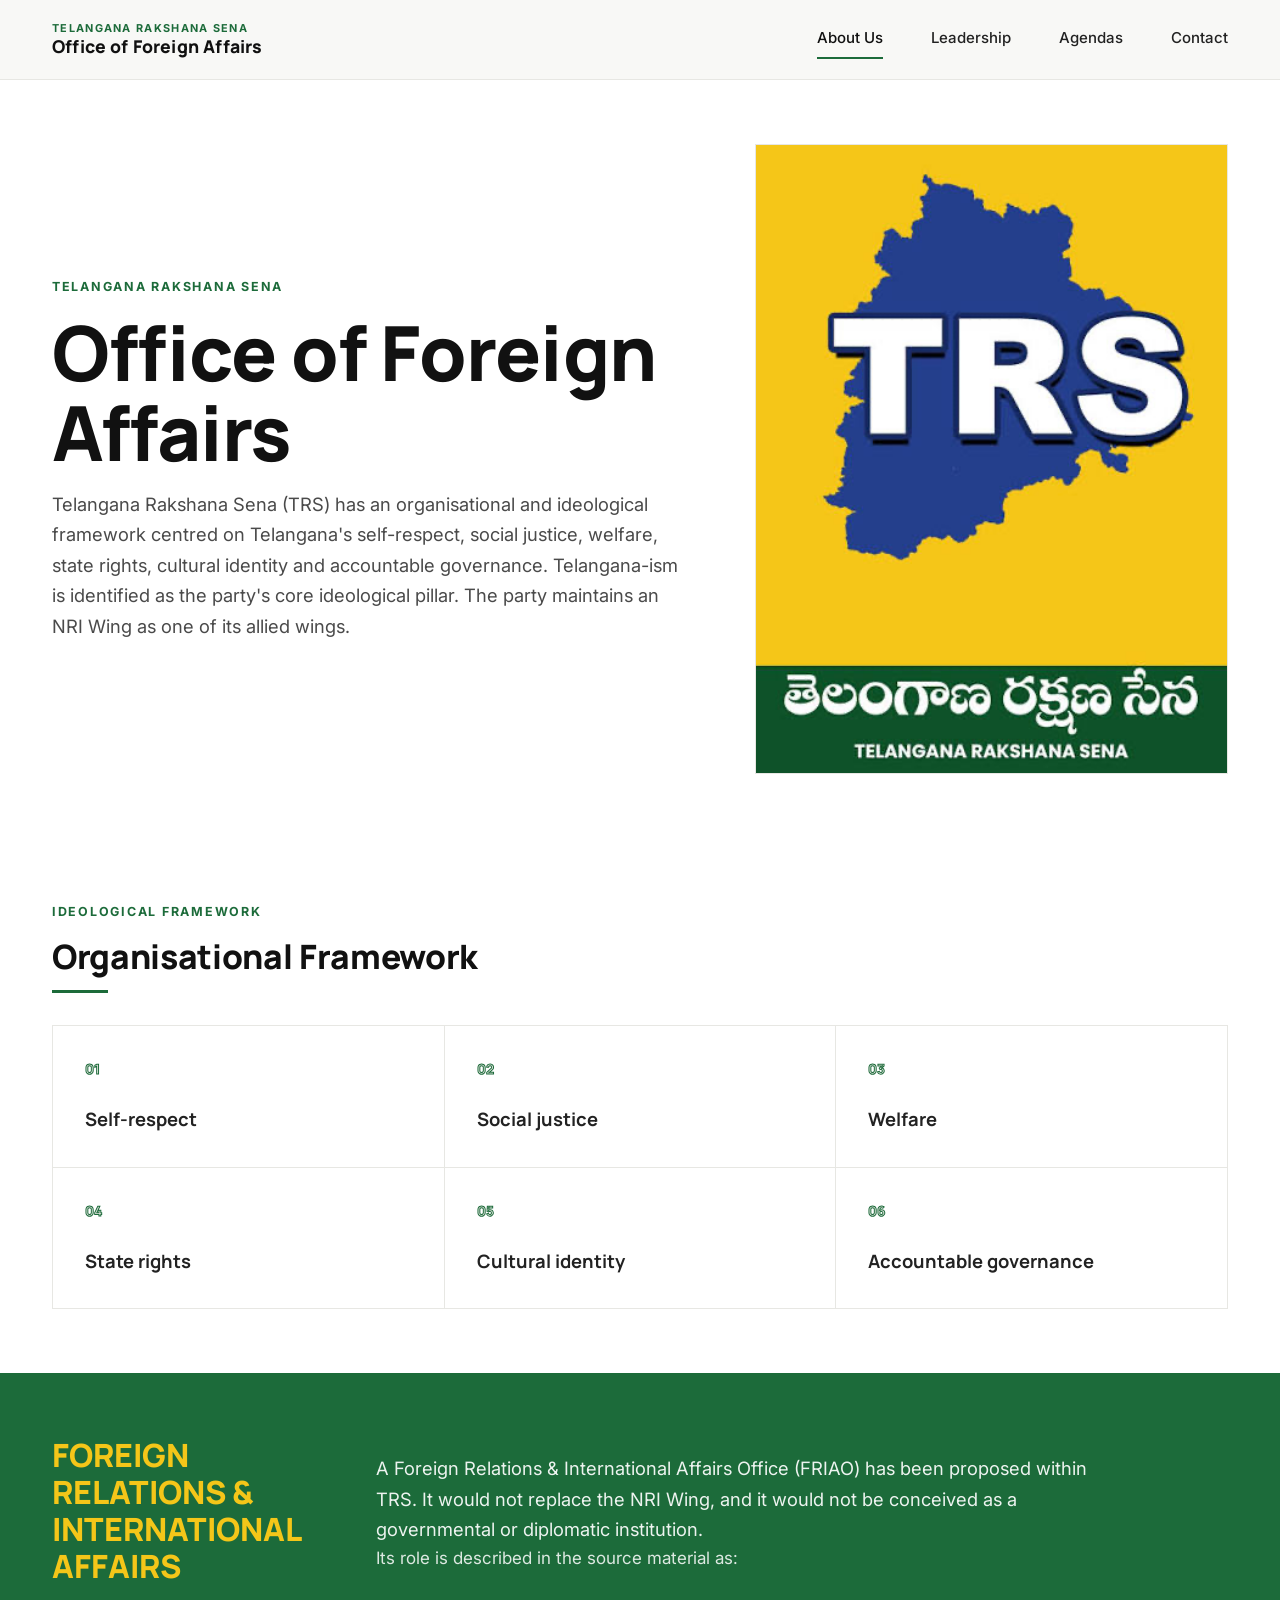
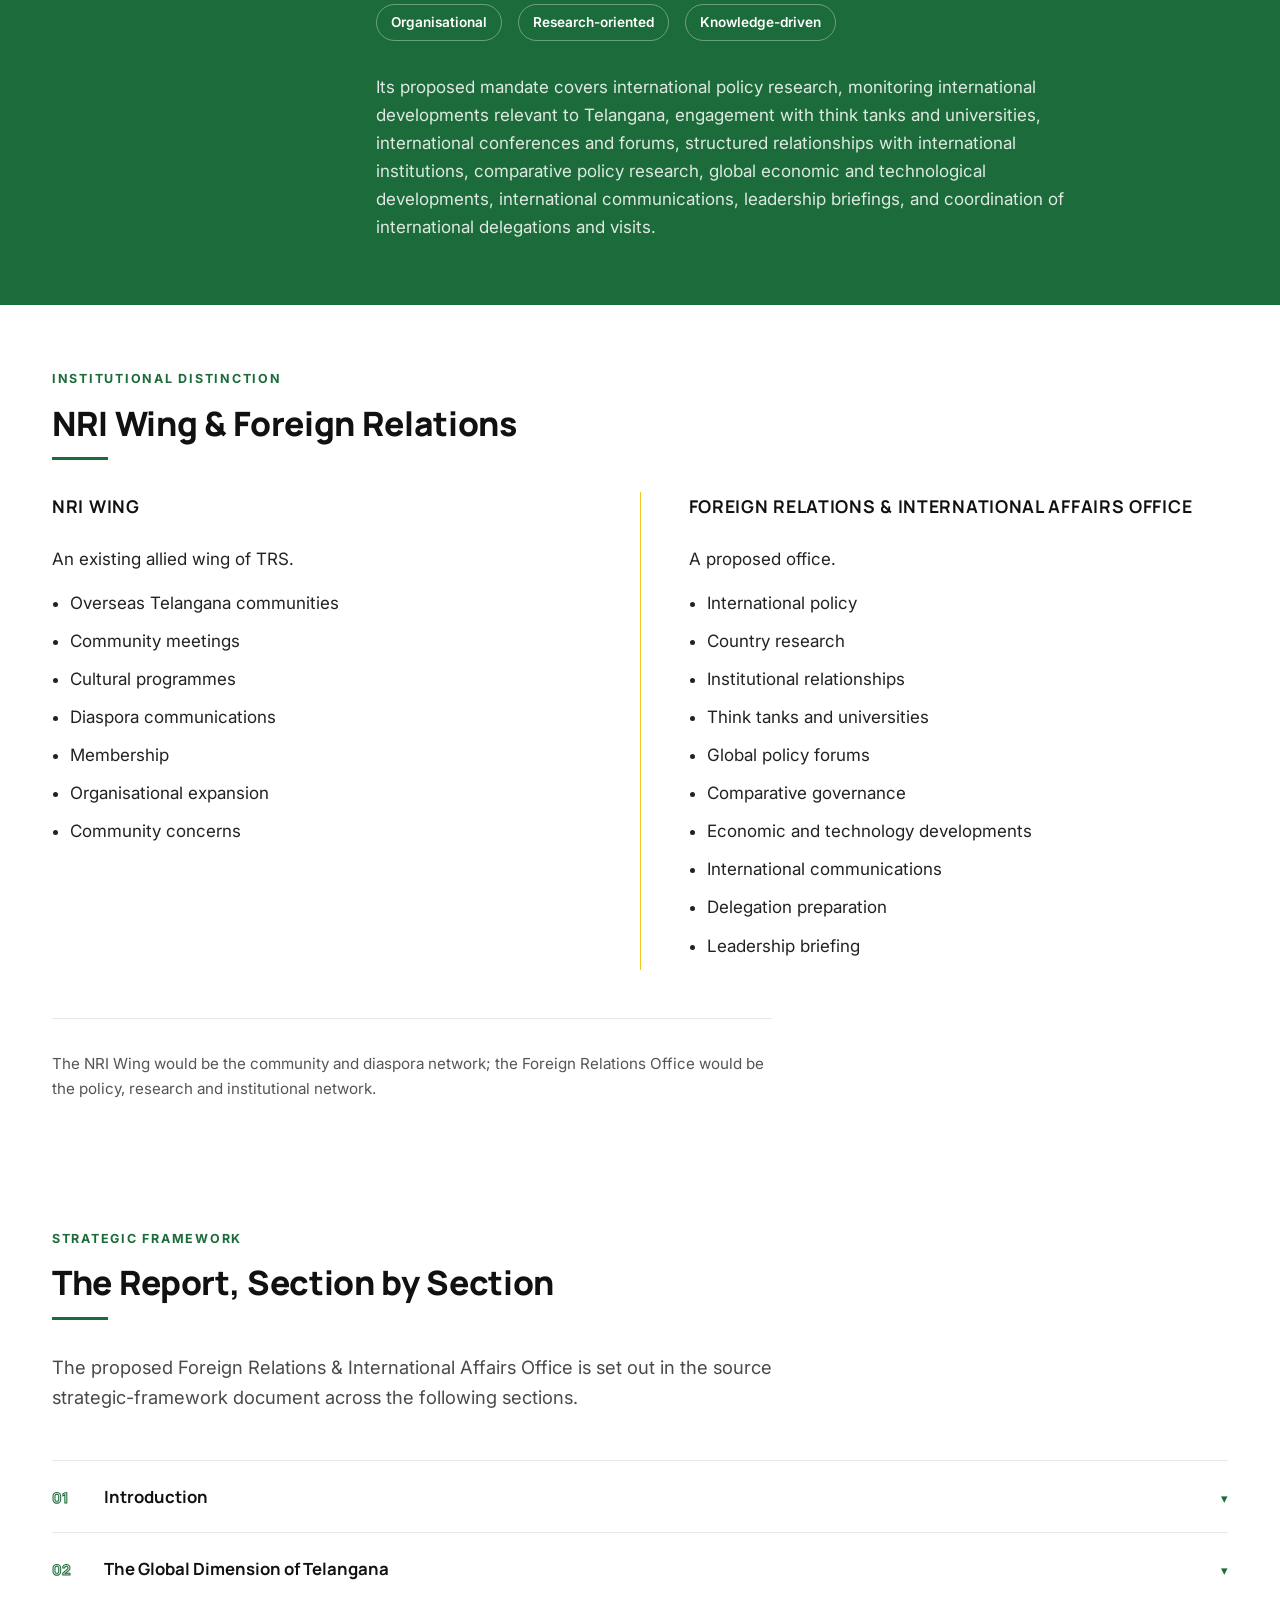
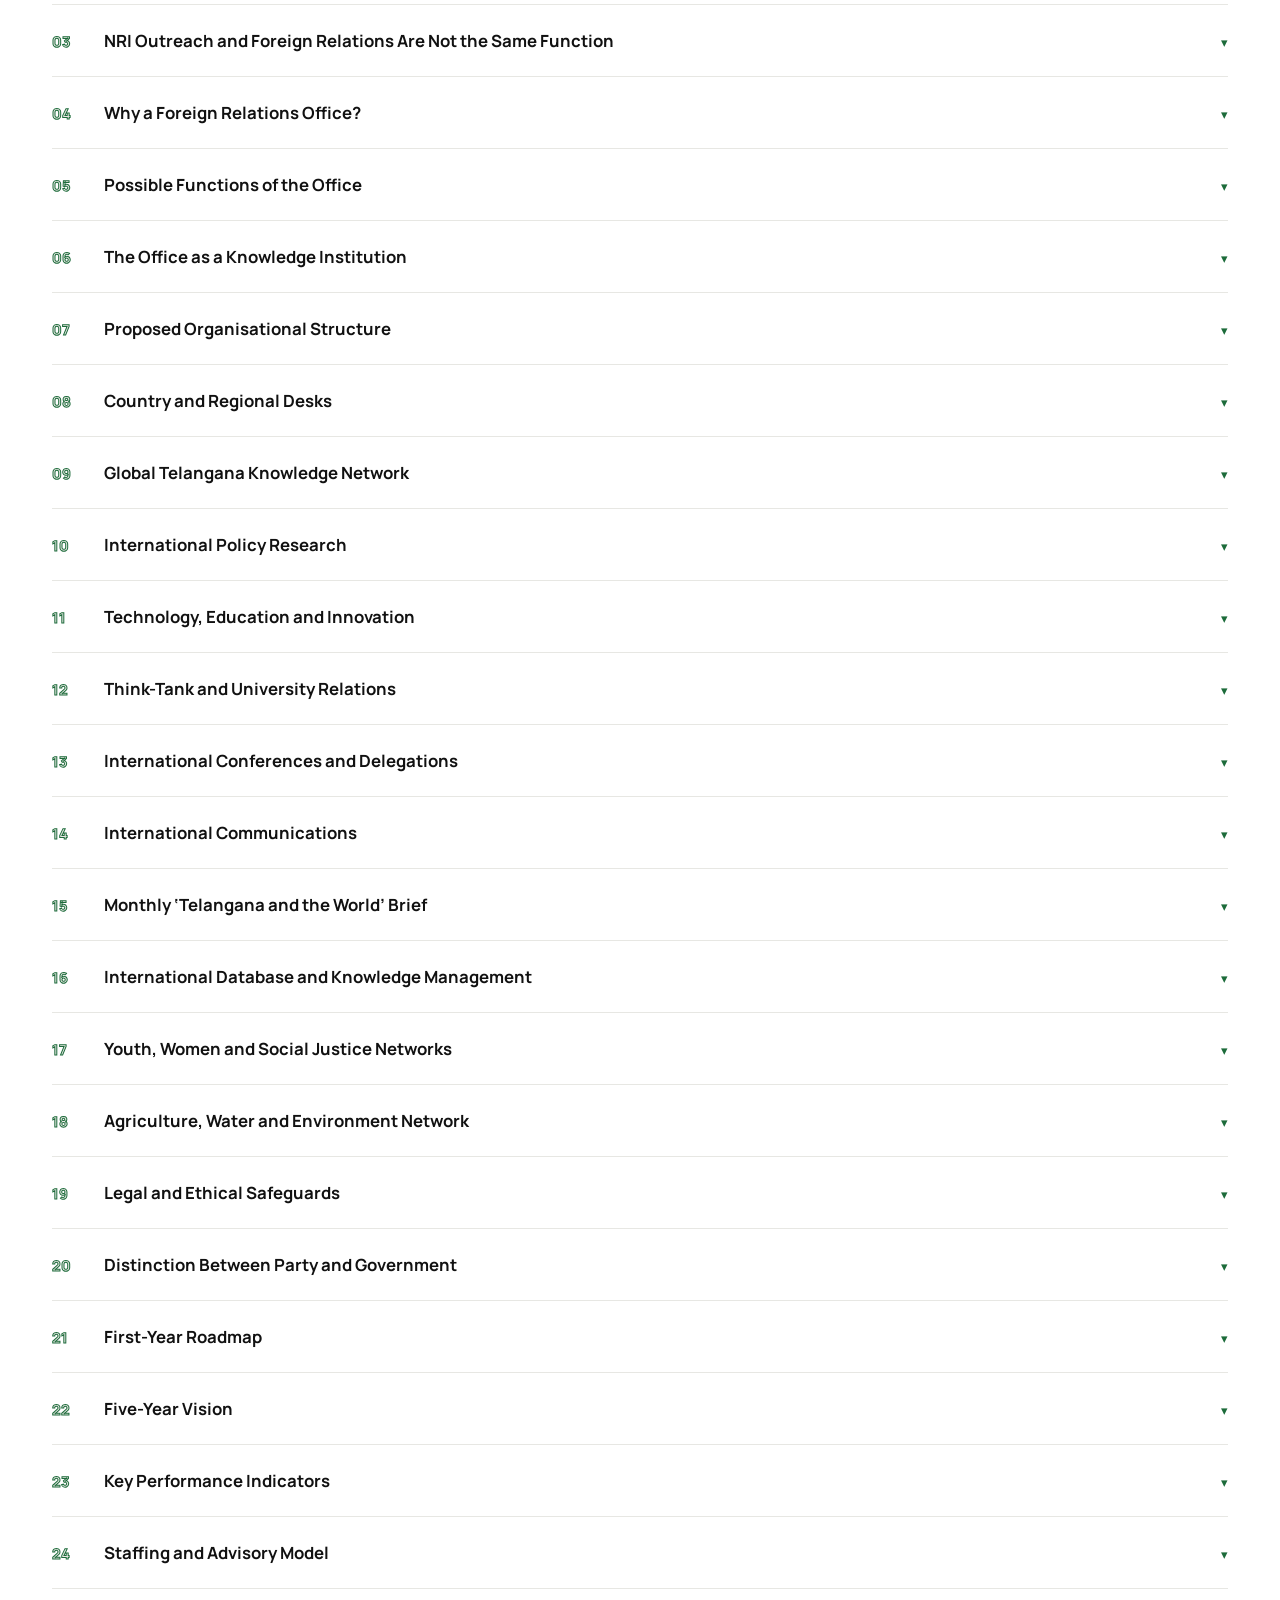
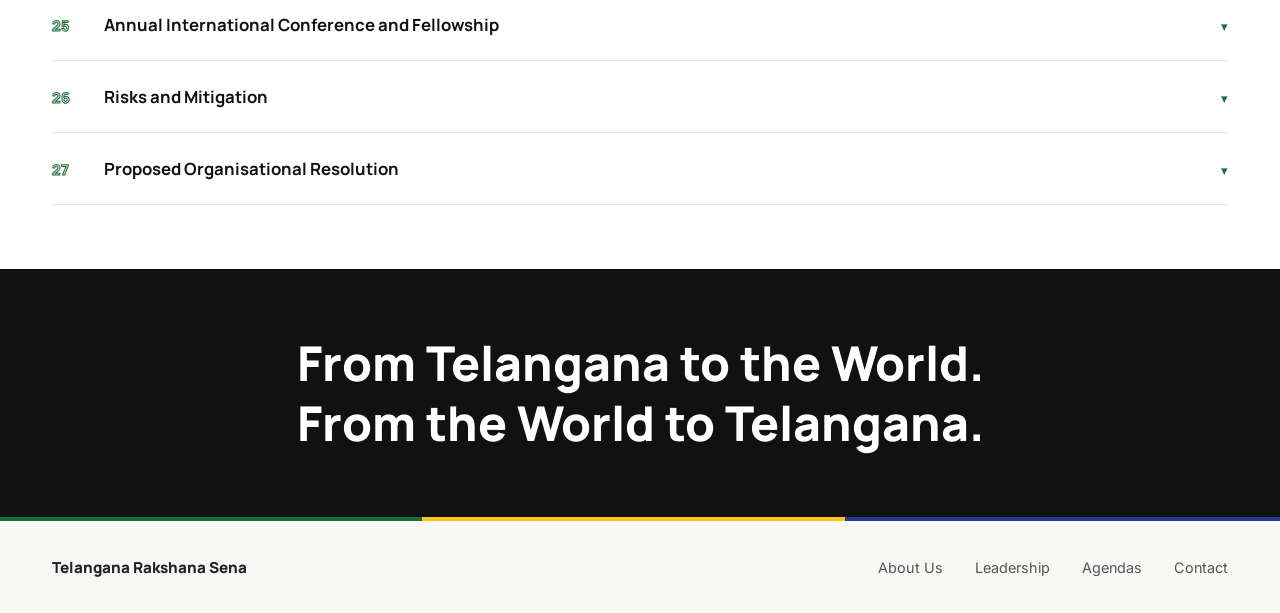
==== commit 3ac33270: "updated Title" ====
--- a/index.html
+++ b/index.html
@@ -3,7 +3,7 @@
 <head>
 <meta charset="UTF-8">
 <meta name="viewport" content="width=device-width, initial-scale=1">
-<title>About Us — Telangana Rakshana Sena</title>
+<title>About Us — Office of Foreign Affairs, TRS</title>
 <link rel="preconnect" href="https://fonts.googleapis.com">
 <link rel="preconnect" href="https://fonts.gstatic.com" crossorigin>
 <link href="https://fonts.googleapis.com/css2?family=Inter:wght@400;500;600;700&family=Manrope:wght@700;800&display=swap" rel="stylesheet">
@@ -12,7 +12,7 @@
 <body>
 <header class="site-header">
   <div class="header-inner">
-    <div class="site-title"><a href="index.html">Telangana Rakshana Sena</a></div>
+    <div class="site-title"><a href="index.html"><span class="site-title-kicker">Telangana Rakshana Sena</span><span class="site-title-main">Office of Foreign Affairs</span></a></div>
     <button class="menu-toggle" aria-label="Toggle navigation" aria-expanded="false"><span></span><span></span><span></span></button>
     <nav class="primary-nav" aria-label="Primary">
       <ul class="nav-list">
@@ -46,7 +46,7 @@
     <div class="wrap hero-grid">
       <div>
         <p class="eyebrow">Telangana Rakshana Sena</p>
-        <h1 class="display display-hero">About Us</h1>
+        <h1 class="display display-hero">Office of Foreign Affairs</h1>
         <p class="lede">Telangana Rakshana Sena (TRS) has an organisational and ideological framework centred on Telangana's self-respect, social justice, welfare, state rights, cultural identity and accountable governance. Telangana-ism is identified as the party's core ideological pillar. The party maintains an NRI Wing as one of its allied wings.</p>
       </div>
       <div class="identity-panel">
--- a/css/styles.css
+++ b/css/styles.css
@@ -96,11 +96,25 @@
   justify-content: space-between;
 }
 
-.site-title {
-  font-family: "Manrope", sans-serif;
-  font-weight: 800;
-  font-size: 1.05rem;
+.site-title a {
+  display: flex;
+  flex-direction: column;
+  line-height: 1.25;
+}
+.site-title-kicker {
+  font-family: "Inter", sans-serif;
+  font-weight: 700;
+  font-size: 0.68rem;
+  letter-spacing: 0.12em;
+  text-transform: uppercase;
+  color: var(--green);
+}
+.site-title-main {
+  font-family: "Manrope", sans-serif;
+  font-weight: 800;
+  font-size: 1.1rem;
   letter-spacing: 0.01em;
+  color: var(--ink);
 }
 
 .menu-toggle {
@@ -254,7 +268,7 @@
 }
 
 .identity-panel {
-  aspect-ratio: 4 / 5;
+  aspect-ratio: 387 / 516;
   position: relative;
   background: var(--white);
   border: 1px solid var(--gray-light);
